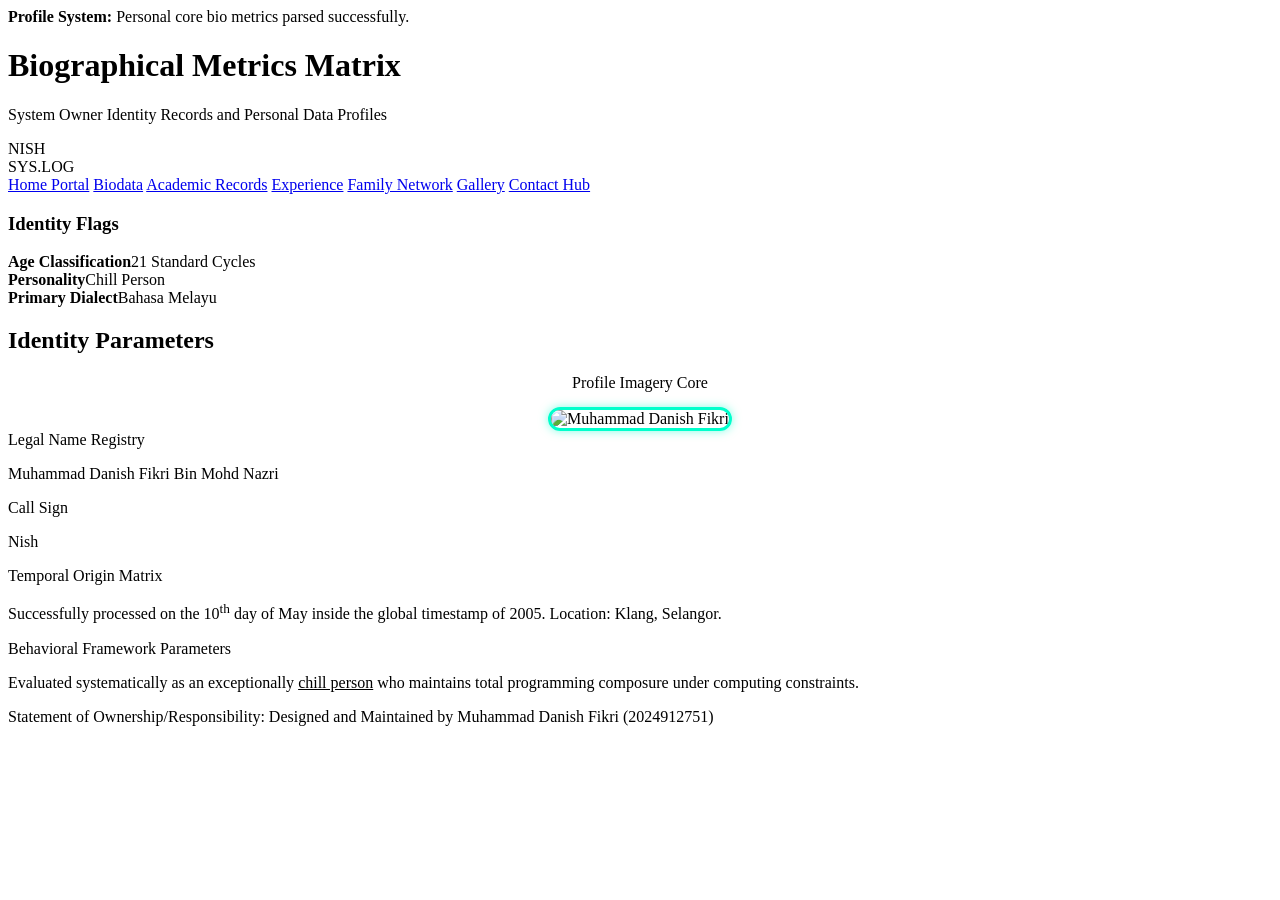
==== biodata.html @ 5f4b74b8 "Add files via upload" ====
<!DOCTYPE html>
<html lang="en">
<head>
    <meta charset="UTF-8">
    <meta name="viewport" content="width=device-width, initial-scale=1.0">
    <title>Biodata Matrix | Personal Data Records</title>
    <link rel="stylesheet" href="style/style.css">
    <script src="js/engine.js"></script>
</head>
<body>

<div class="toast-container" id="system-toast">
    <div class="toast-dot"></div>
    <span><strong>Profile System:</strong> Personal core bio metrics parsed successfully.</span>
</div>

<header>
    <h1>Biographical Metrics Matrix</h1>
    <p>System Owner Identity Records and Personal Data Profiles</p>
</header>

<div class="toolbar">
    <div class="toolbar-logo">
        <div class="logo-badge">NISH</div>
        <div class="logo-text">SYS.LOG</div>
    </div>
    <div class="nav-links">
        <a href="index.html">Home Portal</a>
        <a href="biodata.html" class="active">Biodata</a>
        <a href="education.html">Academic Records</a>
        <a href="experience.html">Experience</a>
        <a href="family.html">Family Network</a>
        <a href="gallery.html">Gallery</a>
        <a href="contact.html">Contact Hub</a>
    </div>
</div>

<div class="page-wrapper">
    <div class="sidebar">
        <h3>Identity Flags</h3>
        <div class="sidebar-box"><strong>Age Classification</strong><span>21 Standard Cycles</span></div>
        <div class="sidebar-box"><strong>Personality</strong><span>Chill Person</span></div>
        <div class="sidebar-box"><strong>Primary Dialect</strong><span>Bahasa Melayu</span></div>
        
        <div class="sidebar-box" style="border:none; background:none; padding:0; margin-top:20px;">
            
        </div>
    </div>

    <div class="main-content">
        <h2>Identity Parameters</h2>
        
        <div class="info-card" style="text-align: center;">
            <div class="info-card-title">Profile Imagery Core</div>
            <div style="margin-top: 15px;">
                <img src="c:\Users\user\Downloads\WhatsApp Image 2026-06-17 at 12.37.40 PM.jpeg" alt="Muhammad Danish Fikri" style="max-width: 100%; height: auto; border-radius: 20px; border: 3px solid #00ffcc; box-shadow: 0 0 10px rgba(0,255,204,0.5);">
            </div>
        </div>
        
        <div class="info-card">
            <div class="info-card-title">Legal Name Registry</div>
            <p>Muhammad Danish Fikri Bin Mohd Nazri</p>
        </div>

        <div class="info-card">
            <div class="info-card-title">Call Sign</div>
            <p>Nish</p>
        </div>

        <div class="info-card">
            <div class="info-card-title">Temporal Origin Matrix</div>
            <p>Successfully processed on the 10<sup>th</sup> day of May inside the global timestamp of 2005. Location: Klang, Selangor.</p>
        </div>

        <div class="info-card">
            <div class="info-card-title">Behavioral Framework Parameters</div>
            <p>Evaluated systematically as an exceptionally <u>chill person</u> who maintains total programming composure under computing constraints.</p>
        </div>
        
    </div> 
</div> 

<footer>
    <p>Statement of Ownership/Responsibility: Designed and Maintained by <span class="highlight">Muhammad Danish Fikri (2024912751)</span></p>
</footer>

</body>
</html>
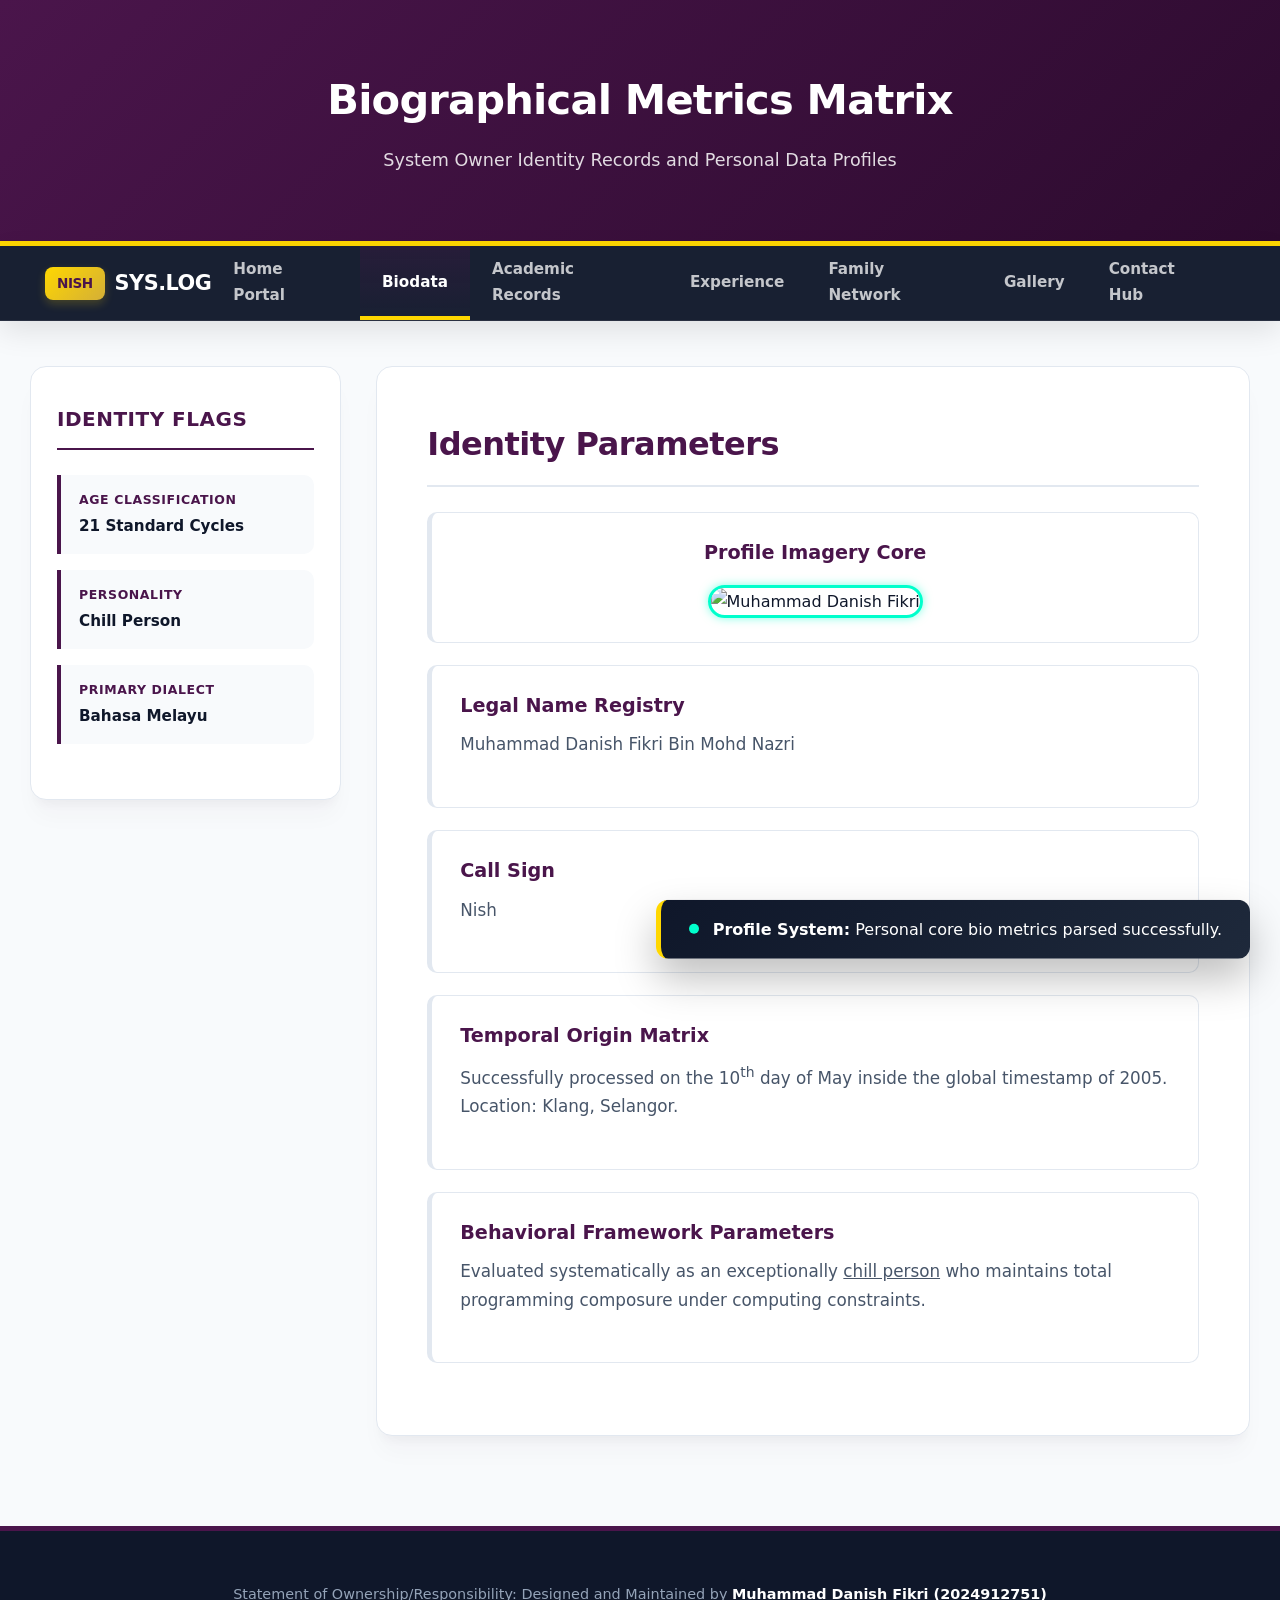
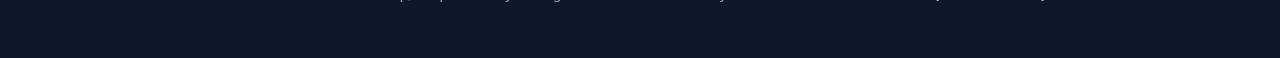
==== commit a4bddd0c: "Update biodata.html" ====
--- a/biodata.html
+++ b/biodata.html
@@ -4,7 +4,7 @@
     <meta charset="UTF-8">
     <meta name="viewport" content="width=device-width, initial-scale=1.0">
     <title>Biodata Matrix | Personal Data Records</title>
-    <link rel="stylesheet" href="style/style.css">
+    <link rel="stylesheet" href="style.css">
     <script src="js/engine.js"></script>
 </head>
 <body>
@@ -85,4 +85,4 @@
 </footer>
 
 </body>
-</html>+</html>
--- a/style.css
+++ b/style.css
@@ -0,0 +1,435 @@
+/* --- Academic Project Master Style Variables --- */
+:root {
+    --brand-purple: #4A154B;        /* UiTM Corporate Deep Royal Purple */
+    --brand-dark: #2D0B2F;          /* Deep Velvet Accent Night */
+    --accent-gold: #FFD700;         /* Luxury Gold High-Contrast Trim */
+    --surface-canvas: #F8FAFC;      /* Clean slate workspace canvas background */
+    --surface-card: #FFFFFF;        /* Ultra-bright solid element nodes */
+    --text-primary: #0F172A;        /* Premium contrast dark text for readability */
+    --text-secondary: #475569;      /* Smooth matte charcoal for metrics description */
+    --border-clean: #E2E8F0;        /* Subtle divider borders */
+    --radius-fluid: 16px;           /* Elegant fluid rounding for panels */
+    --shadow-premium: 0 20px 25px -5px rgba(74, 21, 75, 0.03), 0 10px 10px -5px rgba(0, 0, 0, 0.03);
+}
+
+/* --- Core Reset --- */
+* {
+    box-sizing: border-box;
+    margin: 0;
+    padding: 0;
+}
+
+body {
+    font-family: 'Segoe UI', system-ui, -apple-system, sans-serif;
+    background-color: var(--surface-canvas);
+    color: var(--text-primary);
+    line-height: 1.7;
+    overflow-x: hidden;
+}
+
+/* --- Hero Showcase Banner Jumbotron --- */
+header {
+    background: linear-gradient(135deg, var(--brand-purple) 0%, var(--brand-dark) 100%);
+    color: #FFFFFF;
+    padding: 65px 20px;
+    text-align: center;
+    border-bottom: 5px solid var(--accent-gold);
+    position: relative;
+}
+
+header h1 {
+    font-size: 2.6rem;
+    font-weight: 800;
+    letter-spacing: -0.8px;
+    margin-bottom: 10px;
+}
+
+header p {
+    font-size: 1.1rem;
+    opacity: 0.85;
+    font-weight: 400;
+}
+
+/* --- High-End Sticky Glassmorphic Toolbar --- */
+.toolbar {
+    background-color: rgba(15, 23, 42, 0.96);
+    backdrop-filter: blur(12px);
+    -webkit-backdrop-filter: blur(12px);
+    position: sticky;
+    top: 0;
+    z-index: 9999;
+    display: flex;
+    align-items: center;
+    justify-content: space-between;
+    padding: 0 45px;
+    height: 75px;
+    box-shadow: 0 10px 30px rgba(0,0,0,0.1);
+    border-bottom: 1px solid rgba(255, 255, 255, 0.08);
+}
+
+.toolbar-logo {
+    display: flex;
+    align-items: center;
+    gap: 10px;
+    color: #FFFFFF;
+    font-weight: 800;
+    font-size: 1.3rem;
+    letter-spacing: -0.5px;
+}
+
+.logo-badge {
+    background: linear-gradient(135deg, var(--accent-gold) 0%, #D4AF37 100%);
+    color: var(--brand-purple);
+    padding: 5px 12px;
+    border-radius: 8px;
+    font-size: 0.85rem;
+    font-weight: 900;
+    box-shadow: 0 4px 10px rgba(255, 215, 0, 0.2);
+}
+
+.nav-links {
+    display: flex;
+    height: 100%;
+}
+
+.nav-links a {
+    color: rgba(255, 255, 255, 0.75);
+    padding: 0 22px;
+    text-decoration: none;
+    font-weight: 600;
+    font-size: 0.95rem;
+    display: flex;
+    align-items: center;
+    transition: all 0.3s cubic-bezier(0.4, 0, 0.2, 1);
+    position: relative;
+}
+
+.nav-links a:hover {
+    color: var(--accent-gold);
+    background-color: rgba(255, 255, 255, 0.03);
+}
+
+.nav-links a.active {
+    color: #FFFFFF;
+    background: linear-gradient(to bottom, rgba(74, 21, 75, 0.3), rgba(0,0,0,0));
+}
+
+.nav-links a.active::after {
+    content: '';
+    position: absolute;
+    bottom: 0;
+    left: 0;
+    width: 100%;
+    height: 4px;
+    background-color: var(--accent-gold);
+}
+
+/* --- Dual-Column Architecture Grid --- */
+.page-wrapper {
+    display: flex;
+    max-width: 1440px;
+    margin: 45px auto;
+    gap: 35px;
+    padding: 0 30px;
+}
+
+/* --- Executive Left Sidebar --- */
+.sidebar {
+    flex: 1;
+    min-width: 310px;
+    max-width: 340px;
+    background-color: var(--surface-card);
+    padding: 35px 26px;
+    border-radius: var(--radius-fluid);
+    box-shadow: var(--shadow-premium);
+    height: fit-content;
+    border: 1px solid var(--border-clean);
+}
+
+.sidebar h3 {
+    color: var(--brand-purple);
+    font-size: 1.25rem;
+    font-weight: 700;
+    margin-bottom: 25px;
+    padding-bottom: 12px;
+    border-bottom: 2px solid var(--brand-purple);
+    text-transform: uppercase;
+    letter-spacing: 0.5px;
+}
+
+.sidebar-box {
+    background: #F8FAFC;
+    border-left: 4px solid var(--brand-purple);
+    padding: 14px 18px;
+    margin-bottom: 16px;
+    border-radius: 0 10px 10px 0;
+    font-size: 0.95rem;
+    transition: all 0.2s ease;
+}
+
+.sidebar-box:hover {
+    background: #F1F5F9;
+    transform: translateX(4px);
+}
+
+.sidebar-box strong {
+    color: var(--brand-purple);
+    display: block;
+    font-size: 0.78rem;
+    text-transform: uppercase;
+    letter-spacing: 0.6px;
+    margin-bottom: 4px;
+}
+
+.sidebar-box span {
+    color: var(--text-primary);
+    font-weight: 600;
+}
+
+.sidebar-box a {
+    text-decoration: none;
+    color: var(--text-primary);
+    font-weight: 700;
+    display: flex;
+    align-items: center;
+    gap: 8px;
+}
+
+
+
+
+/* --- Right Side Main Content Window --- */
+.main-content {
+    flex: 3;
+    background: var(--surface-card);
+    padding: 50px;
+    border-radius: var(--radius-fluid);
+    box-shadow: var(--shadow-premium);
+    border: 1px solid var(--border-clean);
+}
+
+.main-content h2 {
+    color: var(--brand-purple);
+    font-size: 2rem;
+    font-weight: 800;
+    margin-bottom: 25px;
+    padding-bottom: 14px;
+    border-bottom: 2px solid var(--border-clean);
+    letter-spacing: -0.5px;
+}
+
+.main-content p {
+    color: var(--text-secondary);
+    font-size: 1.05rem;
+    margin-bottom: 24px;
+}
+
+/* --- Dynamic Informational Cards --- */
+.info-card {
+    background-color: #FFFFFF;
+    border: 1px solid var(--border-clean);
+    border-radius: 10px;
+    padding: 24px 28px;
+    margin-bottom: 22px;
+    border-left: 5px solid var(--border-clean);
+    transition: all 0.3s cubic-bezier(0.4, 0, 0.2, 1);
+}
+
+.info-card:hover {
+    transform: translateY(-3px);
+    box-shadow: 0 15px 30px rgba(74, 21, 75, 0.06);
+    border-left-color: var(--brand-purple);
+}
+
+.info-card-title {
+    font-weight: 700;
+    color: var(--brand-purple);
+    font-size: 1.2rem;
+    margin-bottom: 8px;
+}
+
+/* --- Custom Marker & Ordered Lists Markup --- */
+ol.rubric-ordered-list {
+    margin: 20px 0 25px 25px;
+    color: var(--text-secondary);
+}
+
+ol.rubric-ordered-list li {
+    margin-bottom: 10px;
+    font-weight: 600;
+}
+
+ul.rubric-custom-list {
+    list-style: none;
+    margin: 20px 0 25px 5px;
+}
+
+ul.rubric-custom-list li {
+    position: relative;
+    padding-left: 28px;
+    margin-bottom: 12px;
+    color: var(--text-secondary);
+    font-weight: 500;
+}
+
+ul.rubric-custom-list li::before {
+    content: "✦";
+    position: absolute;
+    left: 0;
+    color: var(--brand-purple);
+    font-size: 1.1rem;
+    top: -1px;
+}
+
+/* --- Creative Datagrid Control Tables --- */
+table {
+    width: 100%;
+    border-collapse: separate;
+    border-spacing: 0;
+    margin: 35px 0;
+    border-radius: 10px;
+    overflow: hidden;
+    border: 1px solid var(--border-clean);
+    box-shadow: 0 5px 15px rgba(0,0,0,0.02);
+}
+
+th, td {
+    padding: 18px 24px;
+    text-align: left;
+}
+
+th {
+    background: linear-gradient(135deg, var(--brand-purple) 0%, var(--brand-dark) 100%);
+    color: #FFFFFF;
+    font-weight: 600;
+    font-size: 0.95rem;
+    text-transform: uppercase;
+    letter-spacing: 0.5px;
+}
+
+td {
+    background-color: #FFFFFF;
+    border-bottom: 1px solid var(--border-clean);
+    color: var(--text-secondary);
+    font-weight: 500;
+}
+
+tr:last-child td {
+    border-bottom: none;
+}
+
+tr:nth-child(even) td {
+    background-color: #F8FAFC;
+}
+
+/* --- Micro-Media Grid Core Gallery --- */
+.gallery-grid {
+    display: grid;
+    grid-template-columns: repeat(auto-fill, minmax(230px, 1fr));
+    gap: 25px;
+    margin-top: 30px;
+}
+
+.thumbnail-frame {
+    background: #FFFFFF;
+    border: 1px solid var(--border-clean);
+    padding: 14px;
+    border-radius: 12px;
+    text-align: center;
+    box-shadow: 0 4px 10px rgba(0,0,0,0.01);
+    transition: all 0.3s ease;
+}
+
+.thumbnail-frame:hover {
+    transform: translateY(-5px);
+    box-shadow: var(--shadow-premium);
+    border-color: var(--brand-purple);
+}
+
+.thumbnail {
+    width: 100%;
+    height: 160px;
+    object-fit: cover;
+    border-radius: 8px;
+}
+
+.thumbnail-frame p {
+    margin: 12px 0 0 0;
+    font-size: 0.95rem;
+    font-weight: 700;
+    color: var(--brand-purple);
+}
+
+/* --- Rich Blockquotes & Audio Panels --- */
+blockquote {
+    background: linear-gradient(to right, #FCF5FC, #FFFFFF);
+    border-left: 5px solid var(--accent-gold);
+    margin: 35px 0;
+    padding: 22px 28px;
+    font-style: italic;
+    font-size: 1.15rem;
+    color: var(--brand-purple);
+    border-radius: 0 8px 8px 0;
+}
+
+audio, video {
+    border-radius: 8px;
+    margin-top: 12px;
+    border: 1px solid var(--border-clean);
+}
+
+/* --- Professional Toast Notification Engine Layout --- */
+.toast-container {
+    position: fixed;
+    bottom: 30px;
+    right: 30px;
+    background: linear-gradient(135deg, #0F172A 0%, #1E293B 100%);
+    color: #FFFFFF;
+    padding: 16px 28px;
+    border-radius: 12px;
+    box-shadow: 0 20px 40px rgba(0,0,0,0.25);
+    z-index: 10000;
+    display: flex;
+    align-items: center;
+    gap: 14px;
+    border-left: 5px solid var(--accent-gold);
+    transform: translateY(150%);
+    transition: transform 0.5s cubic-bezier(0.175, 0.885, 0.32, 1.275);
+}
+
+.toast-container.show {
+    transform: translateY(0);
+}
+
+.toast-dot {
+    width: 10px;
+    height: 10px;
+    background-color: #00FFCC;
+    border-radius: 50%;
+    animation: blink 1.5s infinite;
+}
+
+@keyframes blink {
+    0%, 100% { opacity: 0.3; }
+    50% { opacity: 1; }
+}
+
+/* --- Enterprise Level Footer --- */
+footer {
+    background-color: #0F172A;
+    color: #94A3B8;
+    text-align: center;
+    padding: 45px 20px;
+    margin-top: 90px;
+    border-top: 5px solid var(--brand-purple);
+    font-size: 0.9rem;
+}
+
+footer p {
+    margin: 6px 0;
+}
+
+footer .highlight {
+    color: #FFFFFF;
+    font-weight: 600;
+}
